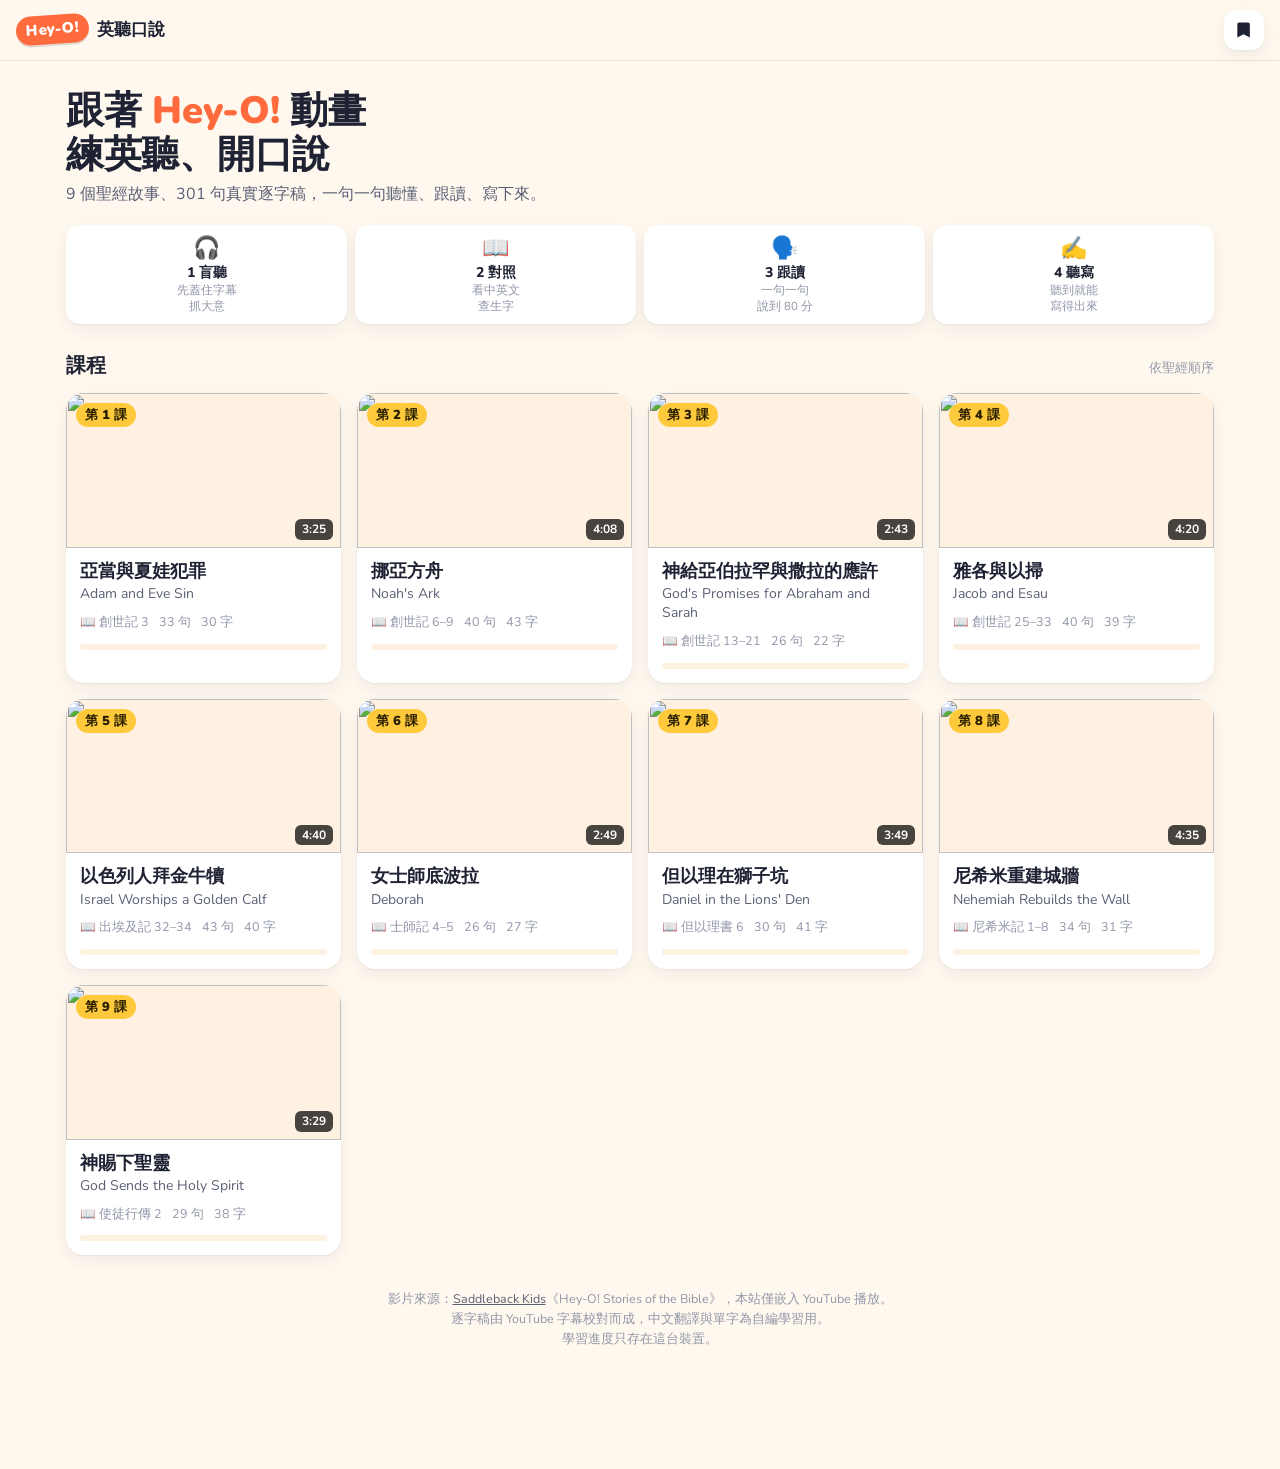
==== index.html @ d4374513 "Hey-O! English listening & speaking PWA v1 - 9 lessons, 301 sentences aligned to real YouTube captio" ====
<!DOCTYPE html>
<html lang="zh-Hant">
<head>
<meta charset="UTF-8">
<meta name="viewport" content="width=device-width, initial-scale=1, viewport-fit=cover">
<title>Hey-O! 英聽口說</title>
<meta name="description" content="用 Saddleback Kids《Hey-O! Stories of the Bible》動畫練英聽、跟讀、聽寫與單字。">
<link rel="manifest" href="manifest.webmanifest">
<meta name="theme-color" content="#FF6B3D">
<meta name="apple-mobile-web-app-capable" content="yes">
<meta name="apple-mobile-web-app-title" content="Hey-O 英聽">
<link rel="apple-touch-icon" href="icons/icon-192.png">
<link rel="icon" href="icons/icon-192.png">
<link rel="preconnect" href="https://fonts.googleapis.com">
<link rel="preconnect" href="https://fonts.gstatic.com" crossorigin>
<link href="https://fonts.googleapis.com/css2?family=Nunito:wght@500;700;800;900&display=swap" rel="stylesheet">
<link rel="stylesheet" href="css/app.css">
<script>if('serviceWorker' in navigator){window.addEventListener('load',function(){navigator.serviceWorker.register('sw.js').catch(function(){});});}</script>
</head>
<body>
<header class="topbar">
  <a href="#/" class="brand" aria-label="回首頁">
    <span class="brand-badge">Hey-O!</span>
    <span class="brand-text">英聽口說</span>
  </a>
  <div class="topbar-right">
    <span class="streak" id="streak" title="連續練習天數"></span>
    <a href="#/words" class="icon-btn" aria-label="生字本" title="生字本">
      <svg viewBox="0 0 24 24"><path d="M6 3h11a2 2 0 0 1 2 2v16l-7.5-4L4 21V5a2 2 0 0 1 2-2z"/></svg>
      <span class="count" id="wordCount"></span>
    </a>
  </div>
</header>

<main id="app"></main>

<!-- 單字卡（bottom sheet） -->
<div class="sheet-backdrop" id="sheetBackdrop" hidden></div>
<section class="sheet" id="sheet" hidden aria-live="polite"></section>

<div class="toast" id="toast" role="status" hidden></div>

<script src="https://www.youtube.com/iframe_api" async></script>
<script src="js/app.js"></script>
</body>
</html>
---- css/app.css ----
/* Hey-O! 英聽口說 — 暖色、圓潤、大按鈕；手機優先 */
:root {
  --bg: #FFF8EF;
  --surface: #FFFFFF;
  --surface-2: #FFF1E2;
  --ink: #1E2233;
  --ink-2: #5B6075;
  --ink-3: #9196A8;
  --line: #F0E2D2;
  --brand: #FF6B3D;
  --brand-ink: #FFFFFF;
  --brand-soft: #FFE3D6;
  --teal: #0FA3A3;
  --teal-soft: #D5F3F1;
  --sun: #FFC93C;
  --good: #1A9E5C;
  --good-soft: #DDF5E7;
  --bad: #E0443E;
  --bad-soft: #FDE2E0;
  --shadow: 0 1px 2px rgba(30, 34, 51, .06), 0 6px 18px rgba(30, 34, 51, .06);
  --radius: 18px;
  --font: "Nunito", ui-rounded, "SF Pro Rounded", -apple-system, BlinkMacSystemFont, "PingFang TC", "Noto Sans TC", "Microsoft JhengHei", sans-serif;
  color-scheme: light;
}
@media (prefers-color-scheme: dark) {
  :root {
    --bg: #16171D;
    --surface: #20222B;
    --surface-2: #2A2C37;
    --ink: #F3F1EC;
    --ink-2: #B9BAC5;
    --ink-3: #7E8090;
    --line: #33353F;
    --brand: #FF7D52;
    --brand-soft: #4A2A20;
    --teal: #3CC9C3;
    --teal-soft: #173B3B;
    --good: #4CD38A;
    --good-soft: #1B3A2A;
    --bad: #FF6B63;
    --bad-soft: #452221;
    --shadow: 0 1px 2px rgba(0, 0, 0, .3), 0 6px 18px rgba(0, 0, 0, .25);
    color-scheme: dark;
  }
}

* { box-sizing: border-box; }
html { -webkit-text-size-adjust: 100%; }
body {
  margin: 0;
  background: var(--bg);
  color: var(--ink);
  font-family: var(--font);
  font-size: 16px;
  line-height: 1.55;
  -webkit-tap-highlight-color: transparent;
}
button { font: inherit; color: inherit; cursor: pointer; }
a { color: inherit; }
[hidden] { display: none !important; }
svg { width: 1em; height: 1em; fill: currentColor; flex-shrink: 0; }

/* ---------- Top bar ---------- */
.topbar {
  position: sticky; top: 0; z-index: 30;
  display: flex; align-items: center; justify-content: space-between;
  padding: 10px 16px; padding-top: max(10px, env(safe-area-inset-top));
  background: color-mix(in srgb, var(--bg) 88%, transparent);
  backdrop-filter: saturate(1.4) blur(10px);
  -webkit-backdrop-filter: saturate(1.4) blur(10px);
  border-bottom: 1px solid var(--line);
}
.brand { display: flex; align-items: center; gap: 8px; text-decoration: none; }
.brand-badge {
  background: var(--brand); color: var(--brand-ink);
  font-weight: 900; font-size: 15px; letter-spacing: .3px;
  padding: 3px 10px; border-radius: 999px; transform: rotate(-4deg);
  box-shadow: 0 2px 0 rgba(0,0,0,.12);
}
.brand-text { font-weight: 800; font-size: 17px; }
.topbar-right { display: flex; align-items: center; gap: 10px; }
.streak { font-weight: 800; font-size: 14px; color: var(--ink-2); }
.icon-btn {
  position: relative; display: inline-flex; align-items: center; justify-content: center;
  width: 40px; height: 40px; border-radius: 12px; border: 0;
  background: var(--surface); box-shadow: var(--shadow); font-size: 20px; color: var(--ink);
}
.icon-btn .count {
  position: absolute; top: -4px; right: -4px; min-width: 18px; height: 18px; padding: 0 5px;
  border-radius: 999px; background: var(--brand); color: #fff; font-size: 11px; font-weight: 800;
  display: flex; align-items: center; justify-content: center;
}
.icon-btn .count:empty { display: none; }

main { max-width: 1180px; margin: 0 auto; padding: 16px 16px 120px; }

/* ---------- Home ---------- */
.hero { padding: 8px 0 18px; }
.hero h1 { font-size: clamp(26px, 6vw, 38px); line-height: 1.15; margin: 4px 0 6px; font-weight: 900; letter-spacing: -.3px; }
.hero h1 em { font-style: normal; color: var(--brand); }
.hero p { margin: 0; color: var(--ink-2); }

.continue {
  display: flex; gap: 14px; align-items: center; text-decoration: none;
  background: var(--brand); color: #fff; border-radius: var(--radius); padding: 14px; margin: 14px 0 22px;
  box-shadow: 0 8px 22px color-mix(in srgb, var(--brand) 35%, transparent);
}
.continue img { width: 104px; aspect-ratio: 16/9; object-fit: cover; border-radius: 10px; }
.continue .k { font-size: 12px; font-weight: 800; opacity: .85; text-transform: uppercase; letter-spacing: .6px; }
.continue .t { font-weight: 900; font-size: 18px; line-height: 1.25; }
.continue .s { font-size: 13px; opacity: .9; }
.continue .go { margin-left: auto; font-size: 26px; }

.steps { display: grid; grid-template-columns: repeat(4, 1fr); gap: 8px; margin-bottom: 26px; }
.step { background: var(--surface); border-radius: 14px; padding: 10px 8px; text-align: center; box-shadow: var(--shadow); }
.step b { display: block; font-size: 22px; line-height: 1.2; }
.step span { display: block; font-weight: 800; font-size: 14px; }
.step small { display: block; color: var(--ink-3); font-size: 11.5px; line-height: 1.35; }

.section-title { display: flex; align-items: baseline; justify-content: space-between; margin: 0 0 12px; }
.section-title h2 { font-size: 20px; margin: 0; font-weight: 900; }
.section-title span { color: var(--ink-3); font-size: 13px; }

.grid { display: grid; grid-template-columns: repeat(auto-fill, minmax(250px, 1fr)); gap: 16px; }
.card {
  display: flex; flex-direction: column; text-decoration: none; background: var(--surface);
  border-radius: var(--radius); overflow: hidden; box-shadow: var(--shadow);
  transition: transform .15s ease, box-shadow .15s ease;
}
.card:hover { transform: translateY(-3px); box-shadow: 0 10px 28px rgba(30,34,51,.12); }
.card .thumb { position: relative; aspect-ratio: 16/9; background: var(--surface-2); }
.card .thumb img { width: 100%; height: 100%; object-fit: cover; display: block; }
.card .num {
  position: absolute; left: 10px; top: 10px; background: var(--sun); color: #2b2100;
  font-weight: 900; font-size: 13px; padding: 2px 9px; border-radius: 999px;
}
.card .dur {
  position: absolute; right: 8px; bottom: 8px; background: rgba(0,0,0,.72); color: #fff;
  font-size: 12px; font-weight: 700; padding: 1px 7px; border-radius: 6px;
}
.card .done-badge {
  position: absolute; right: 10px; top: 10px; background: var(--good); color: #fff;
  font-size: 12px; font-weight: 800; padding: 2px 9px; border-radius: 999px;
}
.card .body { padding: 12px 14px 14px; display: flex; flex-direction: column; gap: 2px; flex: 1; }
.card .zh { font-weight: 900; font-size: 18px; line-height: 1.3; }
.card .en { color: var(--ink-2); font-size: 14px; line-height: 1.35; }
.card .meta { display: flex; gap: 10px; color: var(--ink-3); font-size: 12.5px; margin-top: 6px; }
.bar { height: 6px; background: var(--surface-2); border-radius: 99px; overflow: hidden; margin-top: 10px; }
.bar > i { display: block; height: 100%; background: linear-gradient(90deg, var(--teal), var(--good)); border-radius: 99px; }

.footer-note { margin: 34px 0 0; color: var(--ink-3); font-size: 12.5px; text-align: center; line-height: 1.6; }
.footer-note a { color: var(--ink-2); }

/* ---------- Lesson layout ---------- */
.lesson { display: grid; gap: 16px; }
@media (min-width: 900px) {
  .lesson { grid-template-columns: minmax(0, 1.05fr) minmax(0, 1fr); align-items: start; }
  .lesson .left { position: sticky; top: 76px; }
}
.left .back { display: inline-flex; align-items: center; gap: 4px; color: var(--ink-2); text-decoration: none; font-weight: 700; font-size: 14px; margin-bottom: 8px; }
.video-wrap {
  position: relative; aspect-ratio: 16/9; background: #000; border-radius: var(--radius); overflow: hidden;
  box-shadow: var(--shadow);
}
.video-wrap iframe, .video-wrap #player { position: absolute; inset: 0; width: 100%; height: 100%; }
@media (max-width: 899px) {
  /* 手機：影片黏在頂部，往下捲時仍看得到 */
  .video-sticky { position: sticky; top: 61px; z-index: 20; margin: 0 -16px; background: var(--bg); padding: 0 0 8px; }
  .video-sticky .video-wrap { border-radius: 0; }
}
.lesson-head { margin: 12px 0 0; }
.lesson-head h1 { margin: 0; font-size: 22px; font-weight: 900; line-height: 1.25; }
.lesson-head p { margin: 2px 0 0; color: var(--ink-2); font-size: 14px; }
@media (max-width: 899px) { .lesson-head { margin: 4px 0 0; } .lesson-head h1 { font-size: 19px; } }

/* Mode tabs */
.tabs {
  display: grid; grid-template-columns: repeat(4, 1fr); gap: 4px; padding: 4px;
  background: var(--surface-2); border-radius: 14px; margin-bottom: 12px;
}
.tab {
  border: 0; background: transparent; padding: 8px 4px; border-radius: 11px; font-weight: 800; font-size: 14px;
  color: var(--ink-2); display: flex; flex-direction: column; align-items: center; gap: 0; line-height: 1.2;
}
.tab small { font-size: 10.5px; font-weight: 700; opacity: .8; }
.tab[aria-selected="true"] { background: var(--surface); color: var(--brand); box-shadow: var(--shadow); }

.mode-tip { font-size: 13px; color: var(--ink-2); background: var(--teal-soft); border-radius: 12px; padding: 8px 12px; margin-bottom: 12px; }

/* Listen toolbar chips */
.chips { display: flex; flex-wrap: wrap; gap: 6px; margin-bottom: 10px; }
.chip {
  border: 1.5px solid var(--line); background: var(--surface); border-radius: 999px; padding: 5px 12px;
  font-size: 13px; font-weight: 800; color: var(--ink-2);
}
.chip[aria-pressed="true"] { border-color: var(--teal); background: var(--teal-soft); color: var(--teal); }

/* Transcript */
.lines { display: flex; flex-direction: column; gap: 6px; }
.line {
  position: relative; display: grid; grid-template-columns: 46px 1fr; gap: 8px; align-items: start;
  padding: 10px 10px 10px 6px; border-radius: 14px; border: 2px solid transparent; cursor: pointer;
  transition: background .15s ease, border-color .15s ease;
}
.line:hover { background: var(--surface); }
.line.active { background: var(--surface); border-color: var(--brand); box-shadow: var(--shadow); }
.line .ts { font-size: 12px; font-weight: 800; color: var(--ink-3); padding-top: 4px; text-align: right; font-variant-numeric: tabular-nums; }
.line.active .ts { color: var(--brand); }
.line .en { font-size: 17.5px; font-weight: 700; line-height: 1.5; }
.line .zh { font-size: 14.5px; color: var(--ink-2); margin-top: 2px; }
.line .score-dot {
  position: absolute; right: 8px; top: 8px; font-size: 11px; font-weight: 900; padding: 0 6px; border-radius: 99px;
  background: var(--good-soft); color: var(--good);
}
.hide-en .line .en { filter: blur(6px); user-select: none; }
.hide-en .line.active .en, .hide-en .line .en.peek { filter: none; }
.hide-zh .line .zh { display: none; }

.vocab { color: inherit; border-bottom: 2.5px solid var(--sun); cursor: pointer; border-radius: 2px; }
.vocab:hover, .vocab:focus-visible { background: color-mix(in srgb, var(--sun) 30%, transparent); outline: none; }
.vocab.saved { border-bottom-color: var(--brand); }

/* ---------- Player bar (固定底部) ---------- */
.playerbar {
  position: fixed; left: 50%; transform: translateX(-50%); bottom: max(12px, env(safe-area-inset-bottom));
  z-index: 25; display: flex; align-items: center; gap: 4px; padding: 6px;
  background: var(--ink); color: var(--bg); border-radius: 999px; box-shadow: 0 10px 30px rgba(0,0,0,.25);
  max-width: calc(100% - 24px);
}
.pb-btn {
  border: 0; background: transparent; color: inherit; width: 44px; height: 44px; border-radius: 999px;
  display: inline-flex; align-items: center; justify-content: center; font-size: 22px;
}
.pb-btn:hover { background: rgba(255,255,255,.1); }
.pb-btn.main { background: var(--brand); color: #fff; width: 52px; height: 52px; font-size: 26px; }
.pb-btn[aria-pressed="true"] { background: var(--teal); color: #fff; }
.pb-rate { border: 0; background: rgba(255,255,255,.12); color: inherit; height: 36px; padding: 0 12px; border-radius: 999px; font-weight: 900; font-size: 14px; min-width: 58px; }
@media (prefers-color-scheme: dark) { .pb-btn:hover, .pb-rate { background: rgba(0,0,0,.12); } }

/* ---------- Practice card (跟讀 / 聽寫) ---------- */
.practice { background: var(--surface); border-radius: var(--radius); box-shadow: var(--shadow); padding: 16px; }
.p-top { display: flex; align-items: center; justify-content: space-between; gap: 8px; margin-bottom: 10px; }
.p-count { font-weight: 900; color: var(--ink-3); font-size: 14px; font-variant-numeric: tabular-nums; }
.p-nav { display: flex; gap: 6px; }
.p-nav button { border: 0; background: var(--surface-2); width: 38px; height: 38px; border-radius: 12px; font-size: 18px; display: inline-flex; align-items: center; justify-content: center; }
.p-nav button:disabled { opacity: .35; cursor: default; }
.dots { display: flex; gap: 3px; flex-wrap: wrap; margin-bottom: 14px; }
.dots i { width: 8px; height: 8px; border-radius: 99px; background: var(--line); }
.dots i.ok { background: var(--good); }
.dots i.mid { background: var(--sun); }
.dots i.cur { outline: 2px solid var(--brand); outline-offset: 1px; }

.target { font-size: 22px; font-weight: 800; line-height: 1.45; margin: 4px 0 6px; }
.target .w { border-radius: 6px; padding: 0 2px; }
.target .w.ok { color: var(--good); }
.target .w.miss { color: var(--bad); background: var(--bad-soft); text-decoration: underline wavy; text-underline-offset: 4px; }
.target.masked .w:not(.ok):not(.miss) { color: transparent; background: var(--surface-2); text-shadow: none; user-select: none; }
.target-zh { color: var(--ink-2); font-size: 15px; margin-bottom: 14px; }

.actions { display: grid; grid-template-columns: 1fr 1fr; gap: 8px; }
.btn {
  border: 0; border-radius: 14px; padding: 12px 14px; font-weight: 900; font-size: 15.5px;
  display: inline-flex; align-items: center; justify-content: center; gap: 8px; background: var(--surface-2); color: var(--ink);
}
.btn.primary { background: var(--brand); color: #fff; }
.btn.teal { background: var(--teal); color: #fff; }
.btn.big { grid-column: 1 / -1; padding: 16px; font-size: 17px; }
.btn:disabled { opacity: .5; cursor: default; }
.btn.recording { background: var(--bad); color: #fff; animation: pulse 1.2s ease-in-out infinite; }
@keyframes pulse { 0%,100% { box-shadow: 0 0 0 0 color-mix(in srgb, var(--bad) 45%, transparent); } 50% { box-shadow: 0 0 0 10px transparent; } }

.result { margin-top: 14px; border-radius: 14px; padding: 12px 14px; background: var(--surface-2); }
.result .heard { font-size: 14.5px; color: var(--ink-2); }
.result .heard b { color: var(--ink); }
.scorebox { display: flex; align-items: center; gap: 12px; margin-bottom: 6px; }
.score { font-size: 34px; font-weight: 900; line-height: 1; font-variant-numeric: tabular-nums; }
.score.good { color: var(--good); } .score.mid { color: #C98A00; } .score.low { color: var(--bad); }
.stars { font-size: 20px; letter-spacing: 2px; }
.praise { font-weight: 800; }

.dict-input {
  width: 100%; min-height: 84px; resize: vertical; border: 2px solid var(--line); border-radius: 14px;
  padding: 12px; font: inherit; font-size: 18px; font-weight: 700; background: var(--bg); color: var(--ink); margin-bottom: 10px;
}
.dict-input:focus { outline: none; border-color: var(--teal); }

/* ---------- Vocab list ---------- */
.vlist { display: grid; gap: 8px; }
.vitem {
  display: grid; grid-template-columns: 1fr auto; gap: 4px 10px; align-items: center;
  background: var(--surface); border-radius: 14px; padding: 10px 12px; box-shadow: var(--shadow);
}
.vitem .w { font-weight: 900; font-size: 18px; }
.vitem .ipa { color: var(--ink-3); font-size: 13.5px; font-family: "Lucida Sans Unicode", "Arial Unicode MS", var(--font); margin-left: 6px; font-weight: 600; }
.vitem .m { color: var(--ink-2); font-size: 14.5px; }
.vitem .pos { color: var(--teal); font-weight: 800; margin-right: 4px; }
.vitem .src { grid-column: 1 / -1; font-size: 12.5px; color: var(--ink-3); cursor: pointer; }
.vitem .src:hover { color: var(--ink-2); }
.vitem .btns { display: flex; gap: 6px; grid-row: 1 / span 2; grid-column: 2; }
.round {
  border: 0; width: 38px; height: 38px; border-radius: 999px; background: var(--surface-2);
  display: inline-flex; align-items: center; justify-content: center; font-size: 18px;
}
.round.on { background: var(--brand); color: #fff; }

/* Flashcards */
.flash { perspective: 1000px; margin: 8px 0 14px; }
.flash-card {
  position: relative; min-height: 220px; border-radius: 22px; background: var(--surface); box-shadow: var(--shadow);
  display: flex; flex-direction: column; align-items: center; justify-content: center; text-align: center; padding: 24px; cursor: pointer;
}
.flash-card .big { font-size: 34px; font-weight: 900; }
.flash-card .hint { color: var(--ink-3); font-size: 13px; margin-top: 10px; }
.flash-card .ex { color: var(--ink-2); font-size: 15px; margin-top: 12px; max-width: 520px; }

.empty { text-align: center; color: var(--ink-2); padding: 40px 16px; background: var(--surface); border-radius: var(--radius); box-shadow: var(--shadow); }
.empty b { display: block; font-size: 40px; margin-bottom: 6px; }

/* ---------- Sheet ---------- */
.sheet-backdrop { position: fixed; inset: 0; background: rgba(10, 12, 20, .35); z-index: 40; }
.sheet {
  position: fixed; z-index: 41; left: 50%; bottom: 0; transform: translateX(-50%);
  width: min(520px, 100%); background: var(--surface); border-radius: 22px 22px 0 0; padding: 18px 18px max(18px, env(safe-area-inset-bottom));
  box-shadow: 0 -10px 40px rgba(0,0,0,.2); animation: up .2s ease;
}
@keyframes up { from { transform: translate(-50%, 30px); opacity: 0; } }
.sheet .grab { width: 40px; height: 5px; border-radius: 99px; background: var(--line); margin: -6px auto 12px; }
.sheet .w { font-size: 30px; font-weight: 900; line-height: 1.1; }
.sheet .ipa { color: var(--ink-3); font-size: 16px; margin-top: 4px; }
.sheet .m { font-size: 18px; margin: 10px 0 4px; font-weight: 700; }
.sheet .m .pos { color: var(--teal); font-weight: 900; margin-right: 6px; }
.sheet .ex { color: var(--ink-2); font-size: 14.5px; border-left: 3px solid var(--sun); padding-left: 10px; margin: 10px 0 14px; }
.sheet .row { display: grid; grid-template-columns: 1fr 1fr; gap: 8px; }

/* Toast */
.toast {
  position: fixed; left: 50%; transform: translateX(-50%); bottom: calc(max(12px, env(safe-area-inset-bottom)) + 76px);
  z-index: 50; background: var(--ink); color: var(--bg); padding: 10px 16px; border-radius: 12px; font-weight: 700; font-size: 14px;
  box-shadow: 0 10px 30px rgba(0,0,0,.25); max-width: calc(100% - 32px); text-align: center;
}

@media (max-width: 420px) {
  .steps { grid-template-columns: repeat(2, 1fr); }
  .line { grid-template-columns: 38px 1fr; }
  .line .en { font-size: 16.5px; }
  .target { font-size: 20px; }
}
@media (prefers-reduced-motion: reduce) { * { animation: none !important; transition: none !important; } }
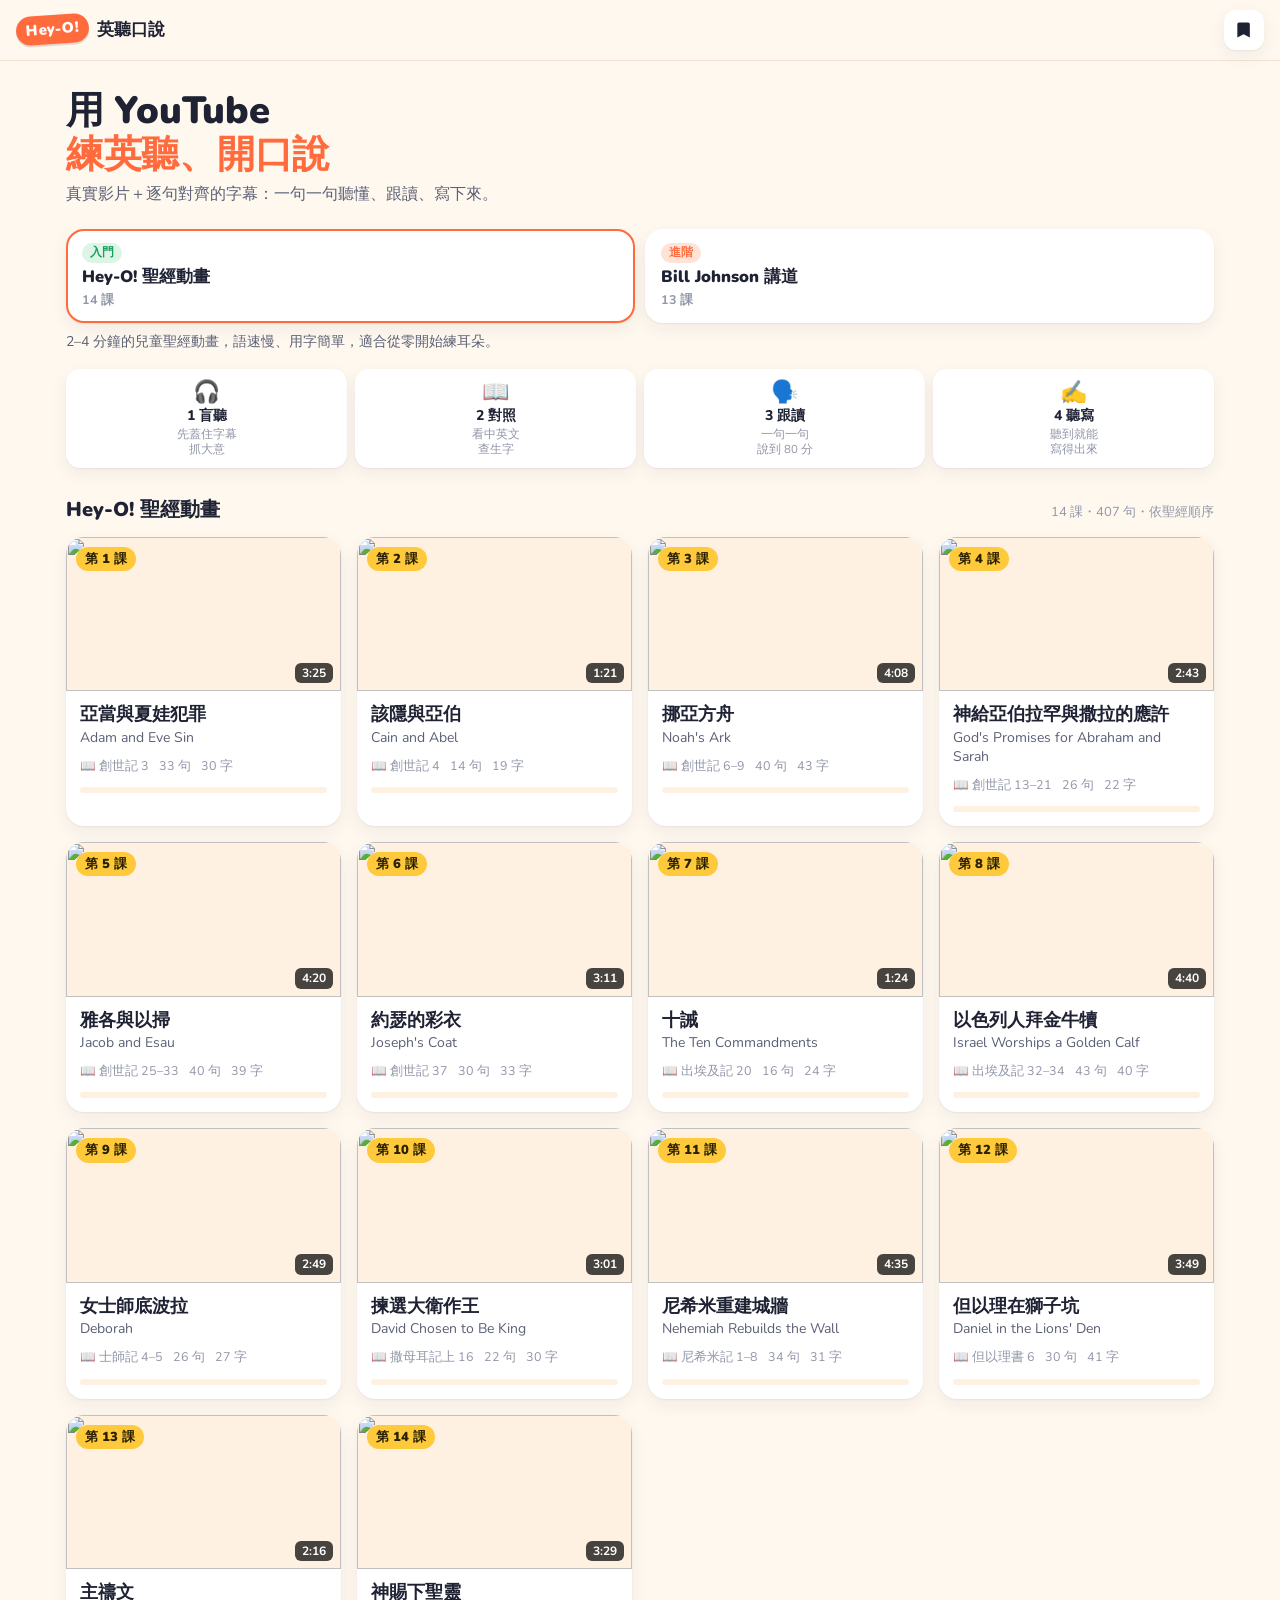
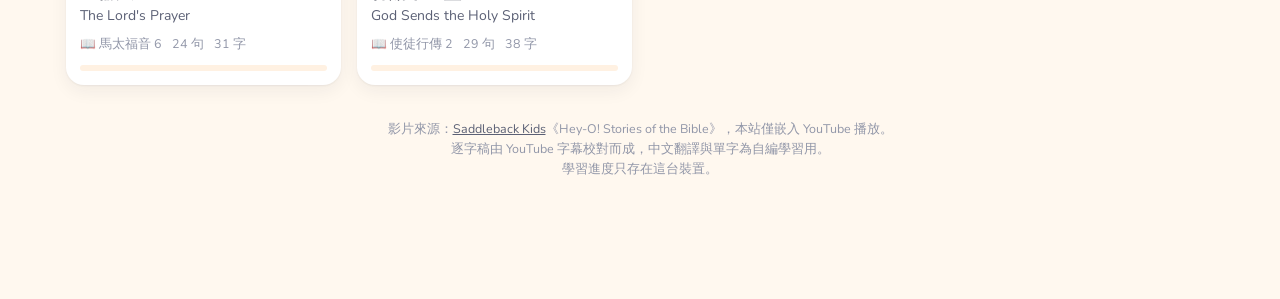
==== commit 5bbd3995: "Add Bill Johnson sermon series (advanced) generated via agy - Multi-series: content/<series>/ + cont" ====
--- a/index.html
+++ b/index.html
@@ -14,7 +14,7 @@
 <link rel="preconnect" href="https://fonts.googleapis.com">
 <link rel="preconnect" href="https://fonts.gstatic.com" crossorigin>
 <link href="https://fonts.googleapis.com/css2?family=Nunito:wght@500;700;800;900&display=swap" rel="stylesheet">
-<link rel="stylesheet" href="css/app.css">
+<link rel="stylesheet" href="css/app.css?v=8">
 <script>if('serviceWorker' in navigator){window.addEventListener('load',function(){navigator.serviceWorker.register('sw.js').catch(function(){});});}</script>
 </head>
 <body>
@@ -41,6 +41,6 @@
 <div class="toast" id="toast" role="status" hidden></div>
 
 <script src="https://www.youtube.com/iframe_api" async></script>
-<script src="js/app.js"></script>
+<script src="js/app.js?v=8"></script>
 </body>
 </html>
--- a/css/app.css
+++ b/css/app.css
@@ -347,3 +347,20 @@
   .target { font-size: 20px; }
 }
 @media (prefers-reduced-motion: reduce) { * { animation: none !important; transition: none !important; } }
+
+/* ---------- Series switcher ---------- */
+.series { display: grid; grid-template-columns: 1fr 1fr; gap: 10px; margin: 4px 0 8px; }
+.series-card {
+  display: flex; flex-direction: column; gap: 2px; text-decoration: none; padding: 12px 14px;
+  background: var(--surface); border: 2px solid transparent; border-radius: var(--radius); box-shadow: var(--shadow);
+}
+.series-card b { font-size: 16.5px; font-weight: 900; line-height: 1.25; }
+.series-card small { color: var(--ink-3); font-size: 12.5px; font-weight: 700; }
+.series-card[aria-selected="true"] { border-color: var(--brand); }
+.lvl { align-self: flex-start; font-size: 11.5px; font-weight: 900; padding: 1px 8px; border-radius: 999px; margin-bottom: 2px; }
+.lvl-easy { background: var(--good-soft); color: var(--good); }
+.lvl-hard { background: var(--brand-soft); color: var(--brand); }
+.series-blurb { color: var(--ink-2); font-size: 14px; margin: 0 0 16px; }
+.card .sum { color: var(--ink-2); font-size: 13px; line-height: 1.45; margin-top: 4px; }
+.lesson-head .part-title { color: var(--brand); font-weight: 900; font-size: 17px; margin: 2px 0 0; }
+.lesson-head .summary { color: var(--ink-2); font-size: 14px; background: var(--surface-2); border-radius: 10px; padding: 6px 10px; margin-top: 8px; }
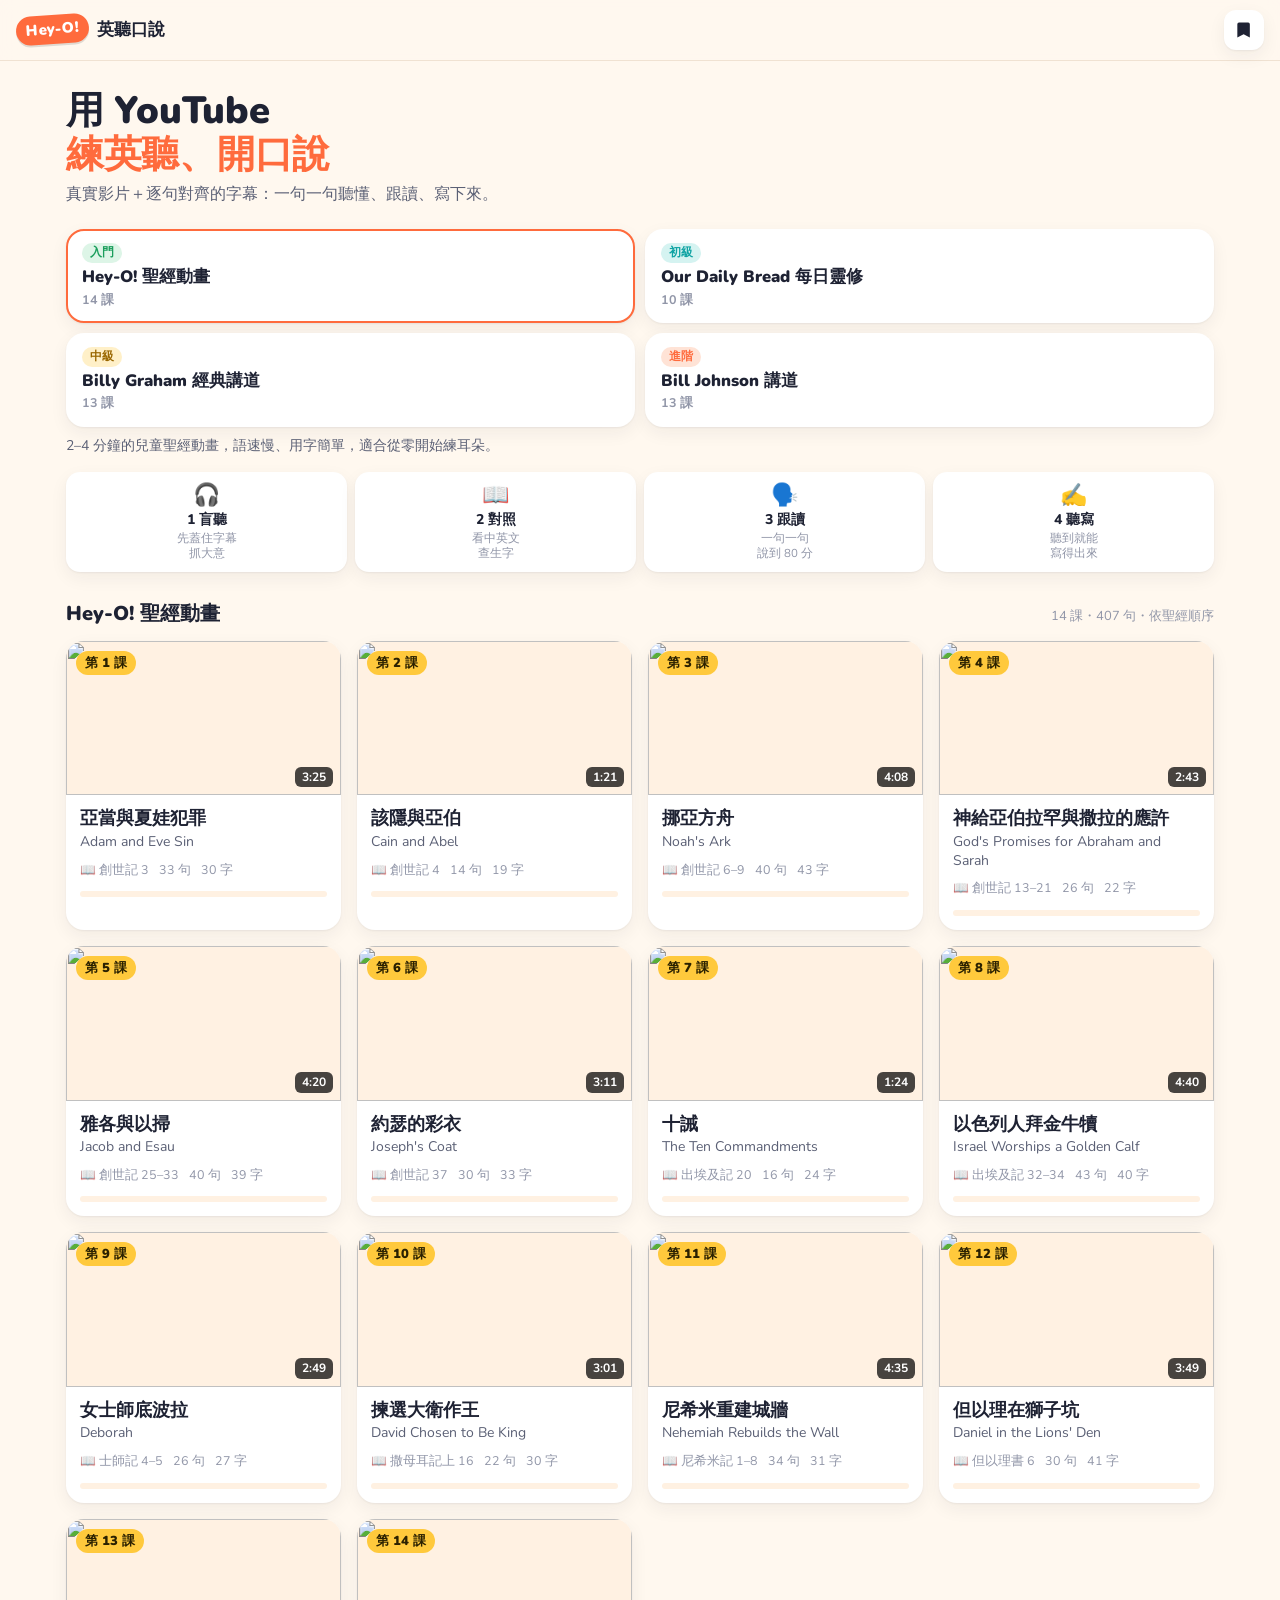
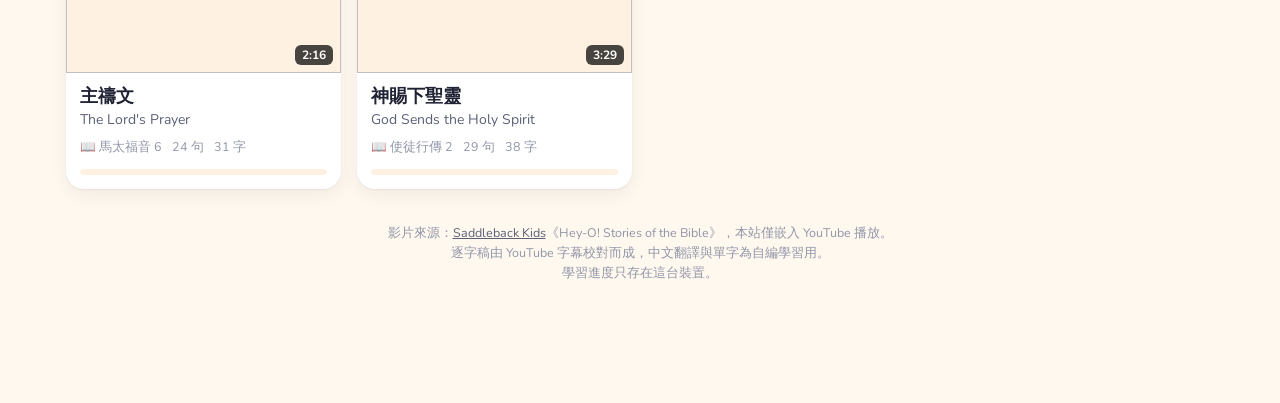
==== commit 03a1edbb: "Add Our Daily Bread (beginner) and Billy Graham (intermediate) series via agy - Four tiers chosen by" ====
--- a/index.html
+++ b/index.html
@@ -14,7 +14,7 @@
 <link rel="preconnect" href="https://fonts.googleapis.com">
 <link rel="preconnect" href="https://fonts.gstatic.com" crossorigin>
 <link href="https://fonts.googleapis.com/css2?family=Nunito:wght@500;700;800;900&display=swap" rel="stylesheet">
-<link rel="stylesheet" href="css/app.css?v=8">
+<link rel="stylesheet" href="css/app.css?v=11">
 <script>if('serviceWorker' in navigator){window.addEventListener('load',function(){navigator.serviceWorker.register('sw.js').catch(function(){});});}</script>
 </head>
 <body>
@@ -41,6 +41,6 @@
 <div class="toast" id="toast" role="status" hidden></div>
 
 <script src="https://www.youtube.com/iframe_api" async></script>
-<script src="js/app.js?v=8"></script>
+<script src="js/app.js?v=11"></script>
 </body>
 </html>
--- a/css/app.css
+++ b/css/app.css
@@ -358,8 +358,12 @@
 .series-card small { color: var(--ink-3); font-size: 12.5px; font-weight: 700; }
 .series-card[aria-selected="true"] { border-color: var(--brand); }
 .lvl { align-self: flex-start; font-size: 11.5px; font-weight: 900; padding: 1px 8px; border-radius: 999px; margin-bottom: 2px; }
-.lvl-easy { background: var(--good-soft); color: var(--good); }
-.lvl-hard { background: var(--brand-soft); color: var(--brand); }
+/* 難度 1→4：綠、青、黃、橘 */
+.lvl-t1 { background: var(--good-soft); color: var(--good); }
+.lvl-t2 { background: var(--teal-soft); color: var(--teal); }
+.lvl-t3 { background: color-mix(in srgb, var(--sun) 28%, transparent); color: #9A6700; }
+.lvl-t4 { background: var(--brand-soft); color: var(--brand); }
+@media (prefers-color-scheme: dark) { .lvl-t3 { color: var(--sun); } }
 .series-blurb { color: var(--ink-2); font-size: 14px; margin: 0 0 16px; }
 .card .sum { color: var(--ink-2); font-size: 13px; line-height: 1.45; margin-top: 4px; }
 .lesson-head .part-title { color: var(--brand); font-weight: 900; font-size: 17px; margin: 2px 0 0; }
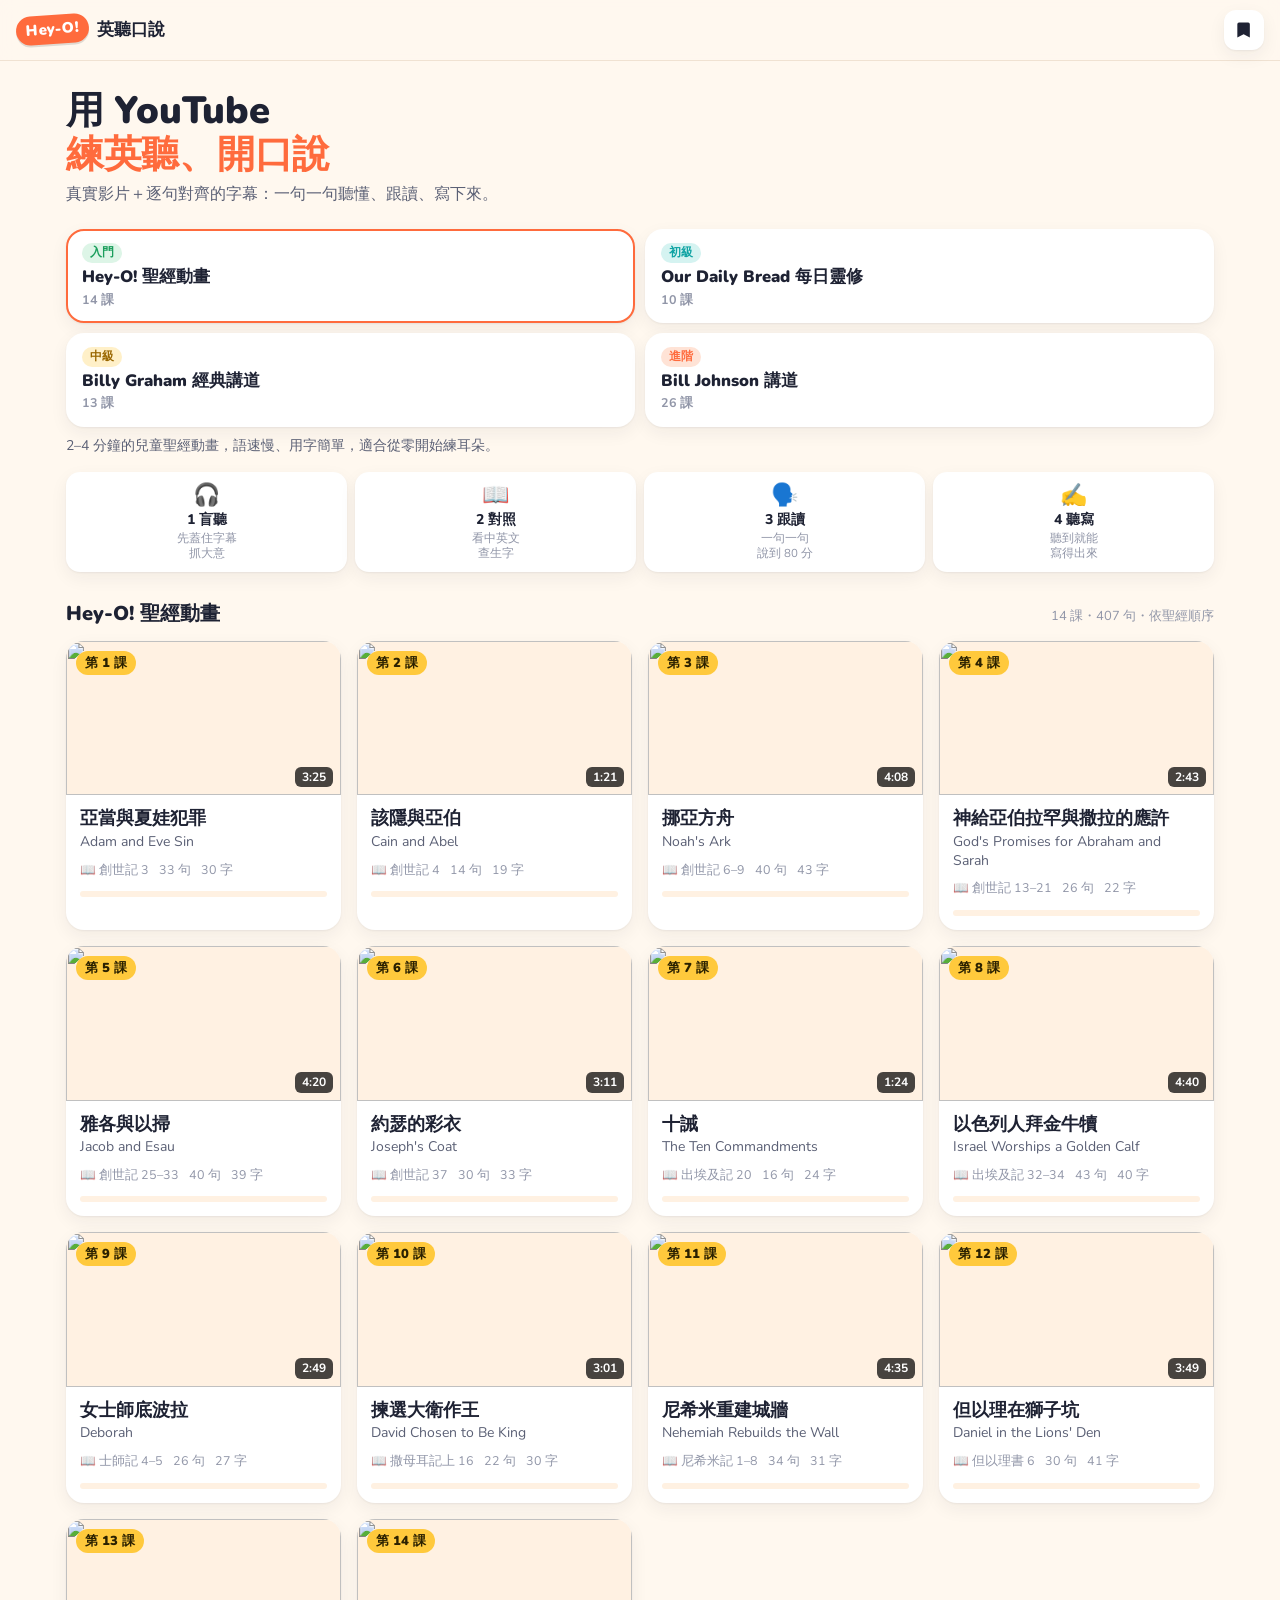
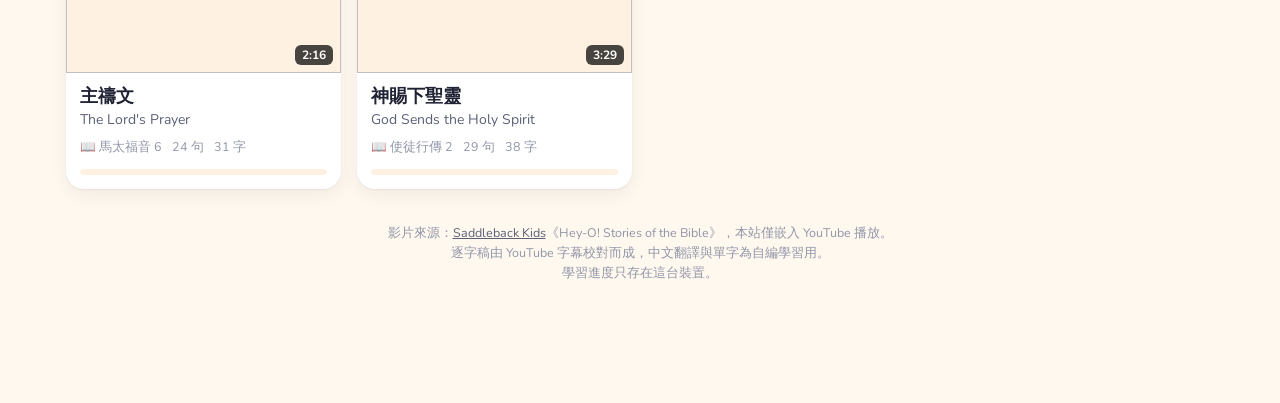
==== commit 81d9cbc9: "Add Bill Johnson 'Your Significance and Purpose' (13 parts) via codex; add LLM=codex backend and --p" ====
--- a/index.html
+++ b/index.html
@@ -14,7 +14,7 @@
 <link rel="preconnect" href="https://fonts.googleapis.com">
 <link rel="preconnect" href="https://fonts.gstatic.com" crossorigin>
 <link href="https://fonts.googleapis.com/css2?family=Nunito:wght@500;700;800;900&display=swap" rel="stylesheet">
-<link rel="stylesheet" href="css/app.css?v=11">
+<link rel="stylesheet" href="css/app.css?v=15">
 <script>if('serviceWorker' in navigator){window.addEventListener('load',function(){navigator.serviceWorker.register('sw.js').catch(function(){});});}</script>
 </head>
 <body>
@@ -41,6 +41,6 @@
 <div class="toast" id="toast" role="status" hidden></div>
 
 <script src="https://www.youtube.com/iframe_api" async></script>
-<script src="js/app.js?v=11"></script>
+<script src="js/app.js?v=15"></script>
 </body>
 </html>
